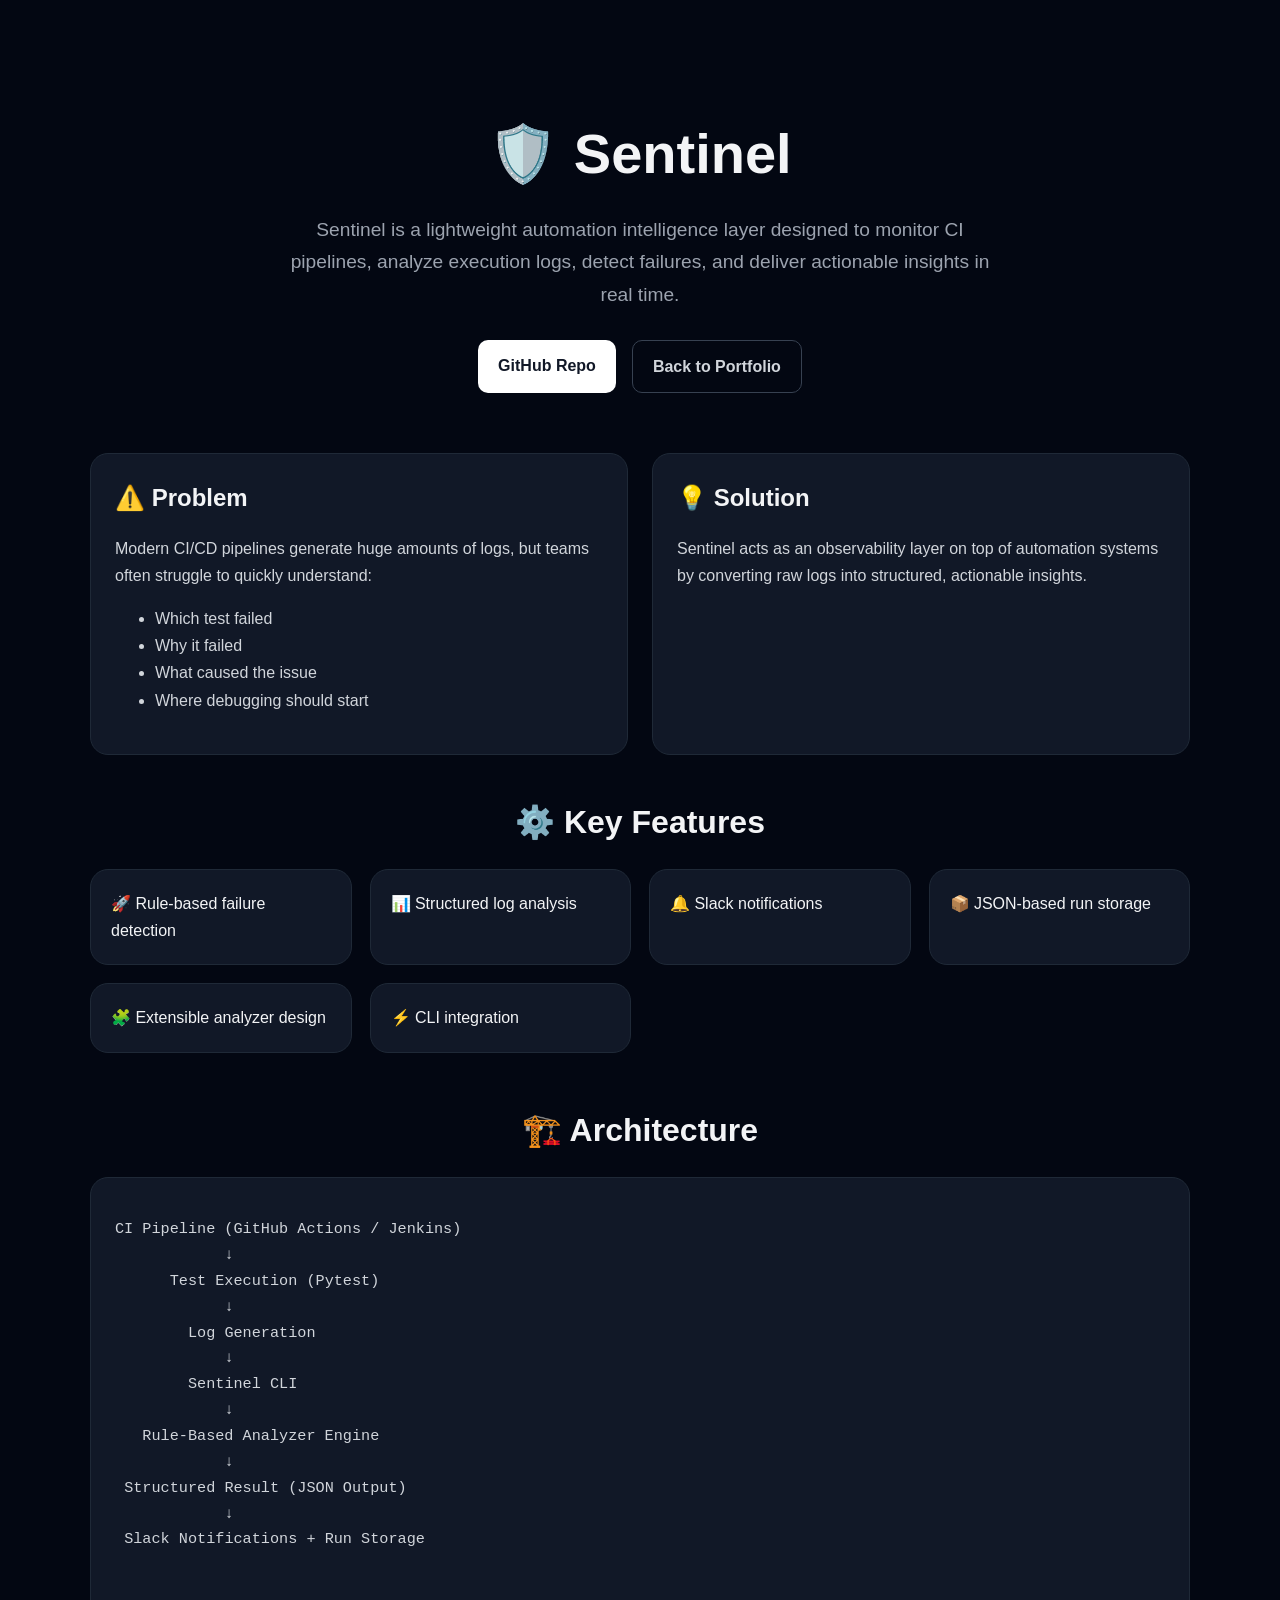
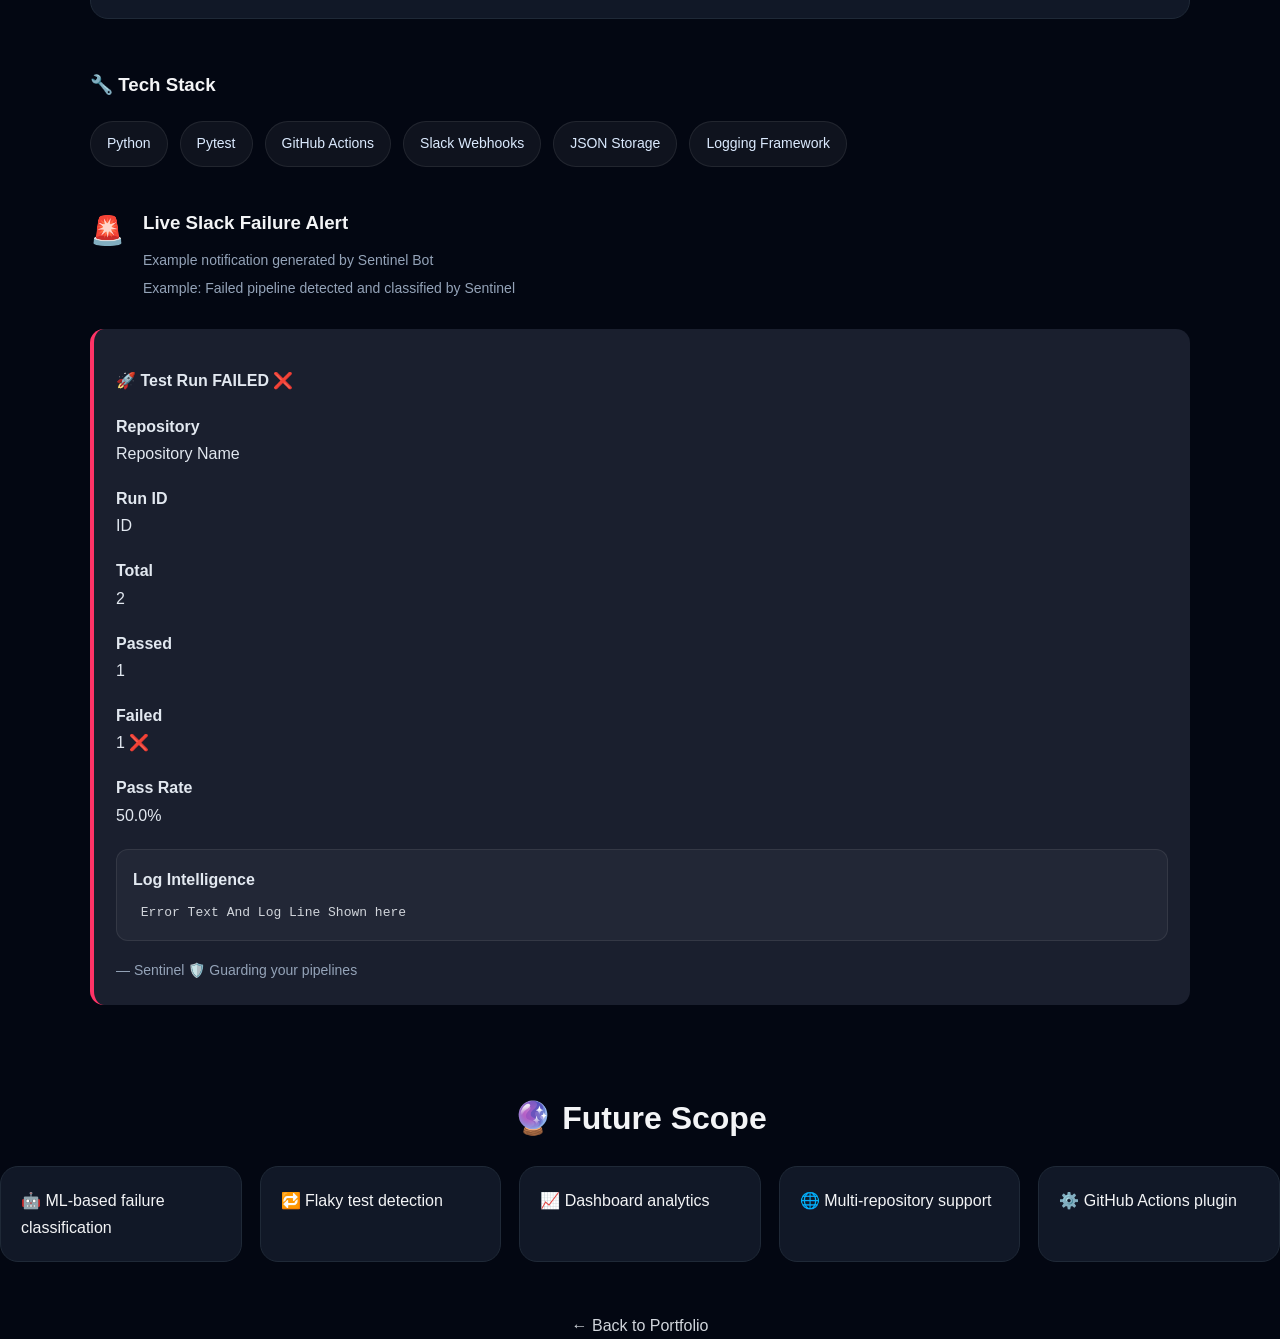
==== sentinel.html @ 49a3afd8 "Css update on Sentinel page" ====
<!DOCTYPE html>
<html lang="en">
<head>
  <meta charset="UTF-8" />
  <meta name="viewport" content="width=device-width, initial-scale=1.0" />
  <title>Sentinel | Prasad Helaskar</title>

  <style>
    body {
      margin: 0;
      padding: 0;
      background: #030712;
      color: #f3f4f6;
      font-family: Arial, sans-serif;
      line-height: 1.7;
    }

    .container {
      max-width: 1100px;
      margin: 0 auto;
      padding: 60px 24px;
    }

    .hero {
      text-align: center;
      margin-bottom: 60px;
    }

    .hero h1 {
      font-size: 3.5rem;
      margin-bottom: 12px;
    }

    .hero p {
      color: #9ca3af;
      font-size: 1.2rem;
      max-width: 700px;
      margin: 0 auto;
    }

    .hero-buttons {
      margin-top: 28px;
      display: flex;
      justify-content: center;
      gap: 16px;
      flex-wrap: wrap;
    }

    .hero-buttons a {
      text-decoration: none;
      padding: 12px 20px;
      border-radius: 10px;
      font-weight: 600;
      transition: 0.2s ease;
    }

    .primary-btn {
      background: white;
      color: #111827;
    }

    .secondary-btn {
      border: 1px solid #374151;
      color: #d1d5db;
      background: transparent;
    }

    .secondary-btn:hover {
      background: #111827;
    }

    .grid {
      display: grid;
      grid-template-columns: repeat(auto-fit, minmax(300px, 1fr));
      gap: 24px;
      margin-bottom: 40px;
    }

    .card {
      background: #111827;
      border: 1px solid #1f2937;
      border-radius: 18px;
      padding: 24px;
    }

    .card h2 {
      margin-top: 0;
      margin-bottom: 16px;
    }

    .card p,
    .card li {
      color: #d1d5db;
    }

    .feature-grid {
      display: grid;
      grid-template-columns: repeat(auto-fit, minmax(220px, 1fr));
      gap: 18px;
      margin-top: 20px;
      margin-bottom: 50px;
    }

    .feature-box {
      background: #111827;
      border: 1px solid #1f2937;
      border-radius: 18px;
      padding: 20px;
    }

    .section-title {
      font-size: 2rem;
      margin-bottom: 20px;
      text-align: center;
    }

    .architecture {
      background: #111827;
      border: 1px solid #1f2937;
      border-radius: 18px;
      padding: 24px;
      overflow-x: auto;
      margin-bottom: 50px;
    }

    pre {
      color: #d1d5db;
      white-space: pre-wrap;
      font-size: 0.95rem;
    }

    .footer-link {
      text-align: center;
      margin-top: 50px;
    }

    .footer-link a {
      color: #d1d5db;
      text-decoration: none;
    }
    .slack-preview-card {
  background: linear-gradient(180deg, #0f172a 0%, #111827 100%);
  border: 1px solid rgba(255, 255, 255, 0.08);
  border-radius: 22px;
  padding: 28px;
  margin-top: 28px;
}

.slack-preview-header {
  display: flex;
  align-items: center;
  gap: 14px;
  margin-bottom: 24px;
}

.slack-icon {
  font-size: 28px;
}

.slack-preview-header h4 {
  margin: 0;
  font-size: 24px;
  color: #f8fafc;
}

.slack-preview-header p {
  margin: 4px 0 0;
  color: #94a3b8;
  font-size: 14px;
}

.slack-message {
  background: #1a1f2e;
  border-left: 4px solid #ff3366;
  border-radius: 14px;
  padding: 22px;
  color: #e2e8f0;
  line-height: 1.7;
}

.slack-message p {
  margin-bottom: 18px;
}

.slack-log-box {
  background: rgba(255,255,255,0.04);
  border: 1px solid rgba(255,255,255,0.08);
  border-radius: 12px;
  padding: 16px;
  margin-top: 20px;
}

.slack-log-box pre {
  margin: 10px 0 0;
  white-space: pre-wrap;
  color: #d1d5db;
  font-size: 13px;
  line-height: 1.6;
}

.slack-footer {
  margin-top: 18px;
  color: #94a3b8;
  font-size: 14px;
}
.tech-stack-card {
  margin-top: 40px;
  margin-bottom: 40px;
}

.tech-tags {
  display: flex;
  flex-wrap: wrap;
  gap: 12px;
  margin-top: 20px;
}

.tech-tags span {
  background: rgba(255,255,255,0.05);
  border: 1px solid rgba(255,255,255,0.08);
  color: #dbeafe;
  padding: 10px 16px;
  border-radius: 999px;
  font-size: 14px;
}
.slack-preview-header {
  display: flex;
  align-items: flex-start;
  gap: 18px;
  margin-bottom: 24px;
}

.slack-preview-header > div {
  display: flex;
  flex-direction: column;
}

.slack-preview-header h3 {
  margin: 0 0 8px 0;
}

.slack-preview-header p {
  margin: 0;
  color: #94a3b8;
  font-size: 14px;
  line-height: 1.6;
}
.slack-preview-header {
  display: flex;
  align-items: flex-start;
  gap: 18px;
  margin-bottom: 24px;
}

.slack-header-content h3 {
  margin: 0 0 10px 0;
}

.slack-header-content p {
  margin: 0 0 6px 0;
  color: #94a3b8;
  line-height: 1.6;
}
  </style>
</head>
<body>
  <div class="container">
    <section class="hero">
      <h1>🛡️ Sentinel</h1>
      <p>
        Sentinel is a lightweight automation intelligence layer designed to monitor CI pipelines,
        analyze execution logs, detect failures, and deliver actionable insights in real time.
      </p>

      <div class="hero-buttons">
        <a href="https://github.com/prasadhelaskar/sentinel" target="_blank" class="primary-btn">
          GitHub Repo
        </a>

        <a href="./index.html" class="secondary-btn">
          Back to Portfolio
        </a>
      </div>
    </section>

    <section class="grid">
      <div class="card">
        <h2>⚠️ Problem</h2>
        <p>
          Modern CI/CD pipelines generate huge amounts of logs, but teams often struggle to quickly understand:
        </p>
        <ul>
          <li>Which test failed</li>
          <li>Why it failed</li>
          <li>What caused the issue</li>
          <li>Where debugging should start</li>
        </ul>
      </div>

      <div class="card">
        <h2>💡 Solution</h2>
        <p>
          Sentinel acts as an observability layer on top of automation systems by converting raw logs into structured,
          actionable insights.
        </p>
      </div>
    </section>

    <h2 class="section-title">⚙️ Key Features</h2>

    <section class="feature-grid">
      <div class="feature-box">🚀 Rule-based failure detection</div>
      <div class="feature-box">📊 Structured log analysis</div>
      <div class="feature-box">🔔 Slack notifications</div>
      <div class="feature-box">📦 JSON-based run storage</div>
      <div class="feature-box">🧩 Extensible analyzer design</div>
      <div class="feature-box">⚡ CLI integration</div>
    </section>

    <h2 class="section-title">🏗️ Architecture</h2>

    <section class="architecture">
      <pre>
CI Pipeline (GitHub Actions / Jenkins)
            ↓
      Test Execution (Pytest)
            ↓
        Log Generation
            ↓
        Sentinel CLI
            ↓
   Rule-Based Analyzer Engine
            ↓
 Structured Result (JSON Output)
            ↓
 Slack Notifications + Run Storage
      </pre>
    </section>

    <div class="info-card tech-stack-card">
      <h3>🔧 Tech Stack</h3>

      <div class="tech-tags">
        <span>Python</span>
        <span>Pytest</span>
        <span>GitHub Actions</span>
        <span>Slack Webhooks</span>
        <span>JSON Storage</span>
        <span>Logging Framework</span>
      </div>
    </div>

    <div class="slack-preview-header">
      <span class="slack-icon">🚨</span>

      <div class="slack-header-content">
        <h3>Live Slack Failure Alert</h3>
        <p>Example notification generated by Sentinel Bot</p>
        <p class="demo-note">
          Example: Failed pipeline detected and classified by Sentinel
        </p>
      </div>
    </div>
      <div class="slack-message">
        <p><strong>🚀 Test Run FAILED ❌</strong></p>
        <p><strong>Repository</strong><br>Repository Name</p>
        <p><strong>Run ID</strong><br>ID</p>
        <p><strong>Total</strong><br>2</p>
        <p><strong>Passed</strong><br>1</p>
        <p><strong>Failed</strong><br>1 ❌</p>
        <p><strong>Pass Rate</strong><br>50.0%</p>
        <div class="slack-log-box">
          <strong>Log Intelligence</strong>
          <pre> Error Text And Log Line Shown here </pre>
        </div>
        <div class="slack-footer">
          — Sentinel 🛡️ Guarding your pipelines
        </div>
      </div>
    </div>
    </div>
    </section>

    <h2 class="section-title">🔮 Future Scope</h2>

    <section class="feature-grid">
      <div class="feature-box">🤖 ML-based failure classification</div>
      <div class="feature-box">🔁 Flaky test detection</div>
      <div class="feature-box">📈 Dashboard analytics</div>
      <div class="feature-box">🌐 Multi-repository support</div>
      <div class="feature-box">⚙️ GitHub Actions plugin</div>
    </section>

    <div class="footer-link">
      <a href="./index.html">← Back to Portfolio</a>
    </div>
  </div>
</body>
</html>
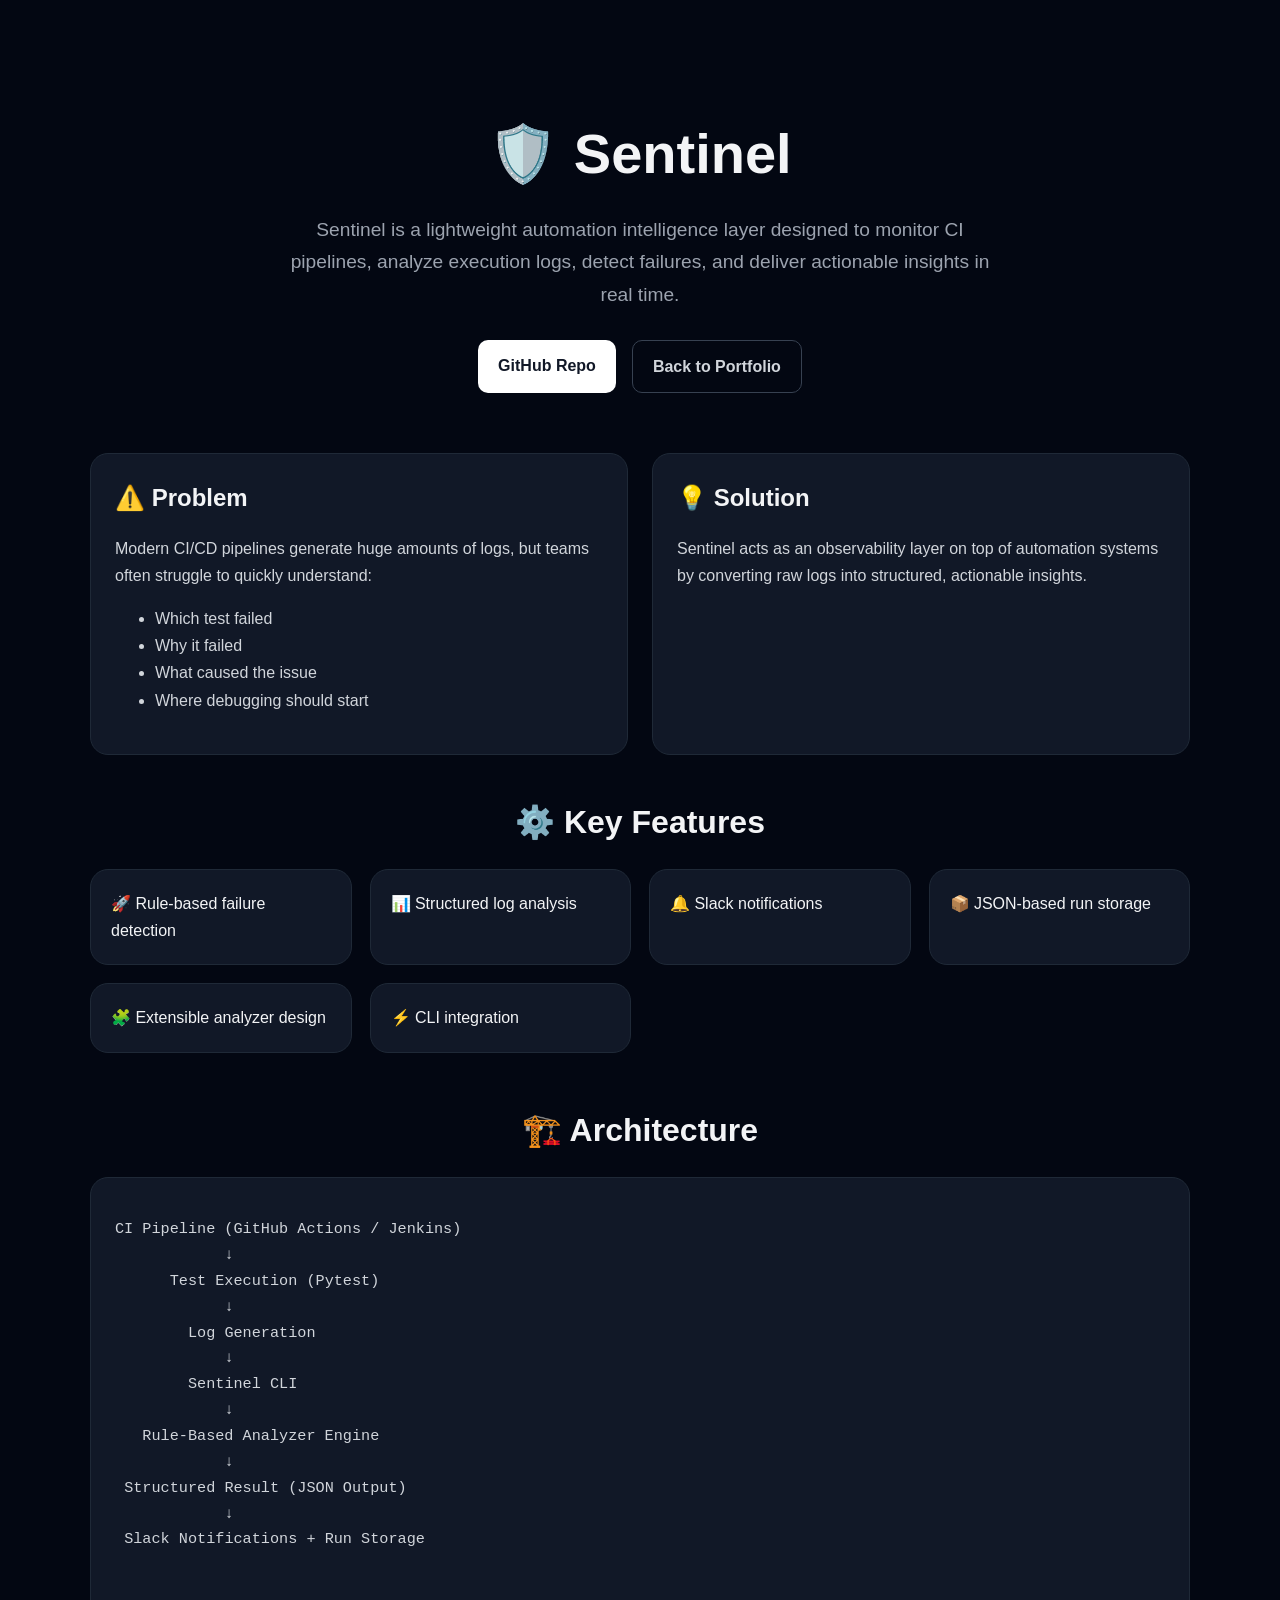
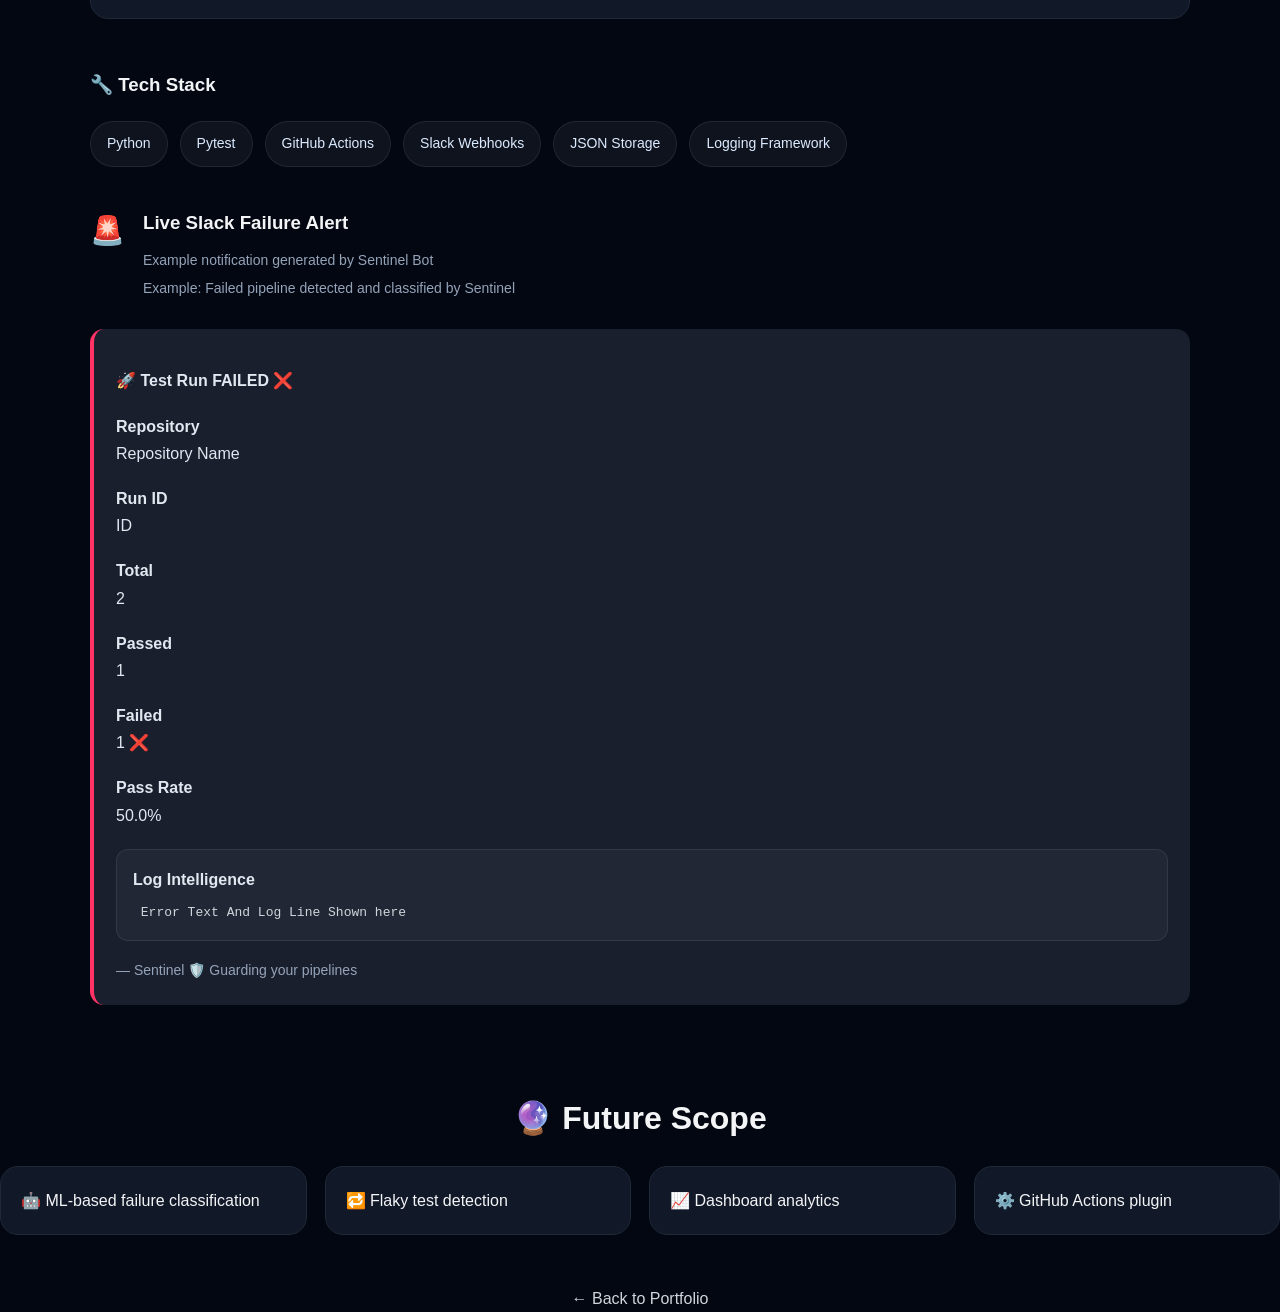
==== commit e1d684e6: "Remove multi-repository support feature box Removed 'Multi-repository support' feature box from the " ====
--- a/sentinel.html
+++ b/sentinel.html
@@ -387,7 +387,6 @@
       <div class="feature-box">🤖 ML-based failure classification</div>
       <div class="feature-box">🔁 Flaky test detection</div>
       <div class="feature-box">📈 Dashboard analytics</div>
-      <div class="feature-box">🌐 Multi-repository support</div>
       <div class="feature-box">⚙️ GitHub Actions plugin</div>
     </section>
 
@@ -396,4 +395,4 @@
     </div>
   </div>
 </body>
-</html>+</html>
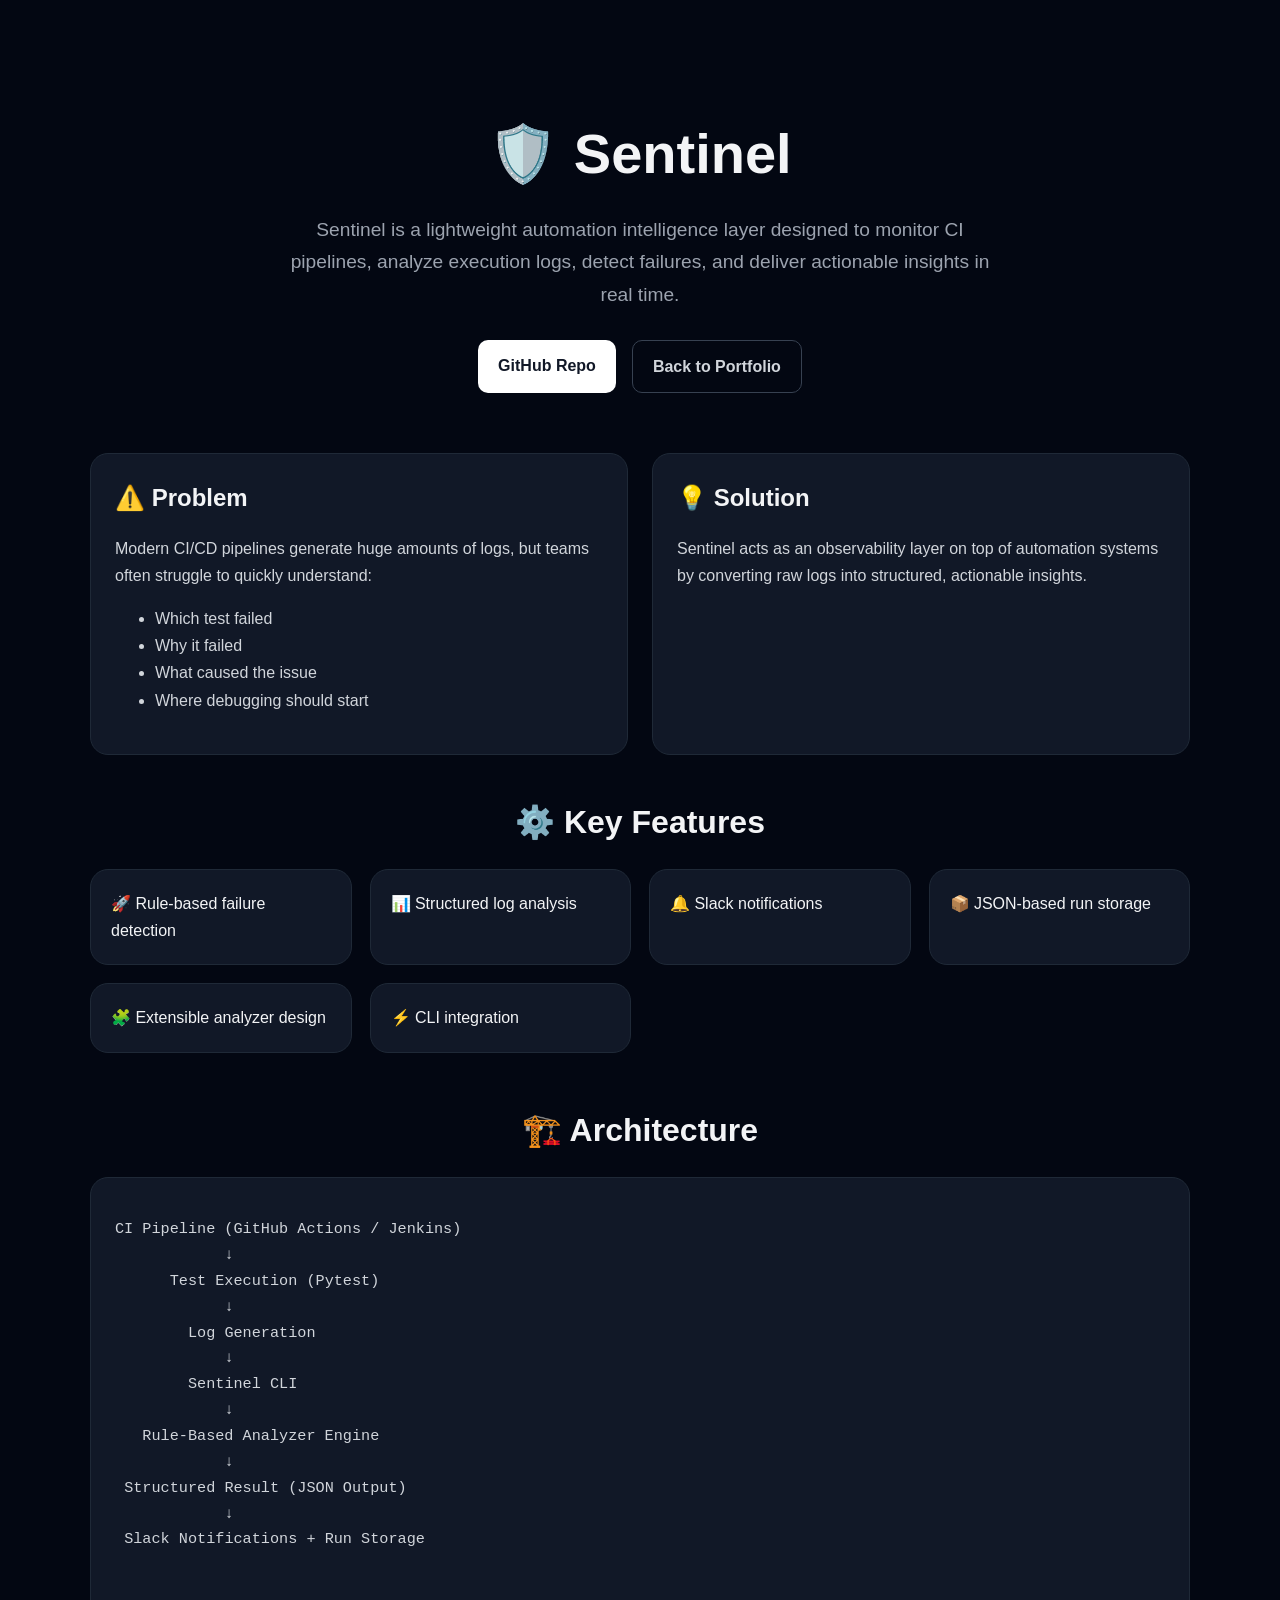
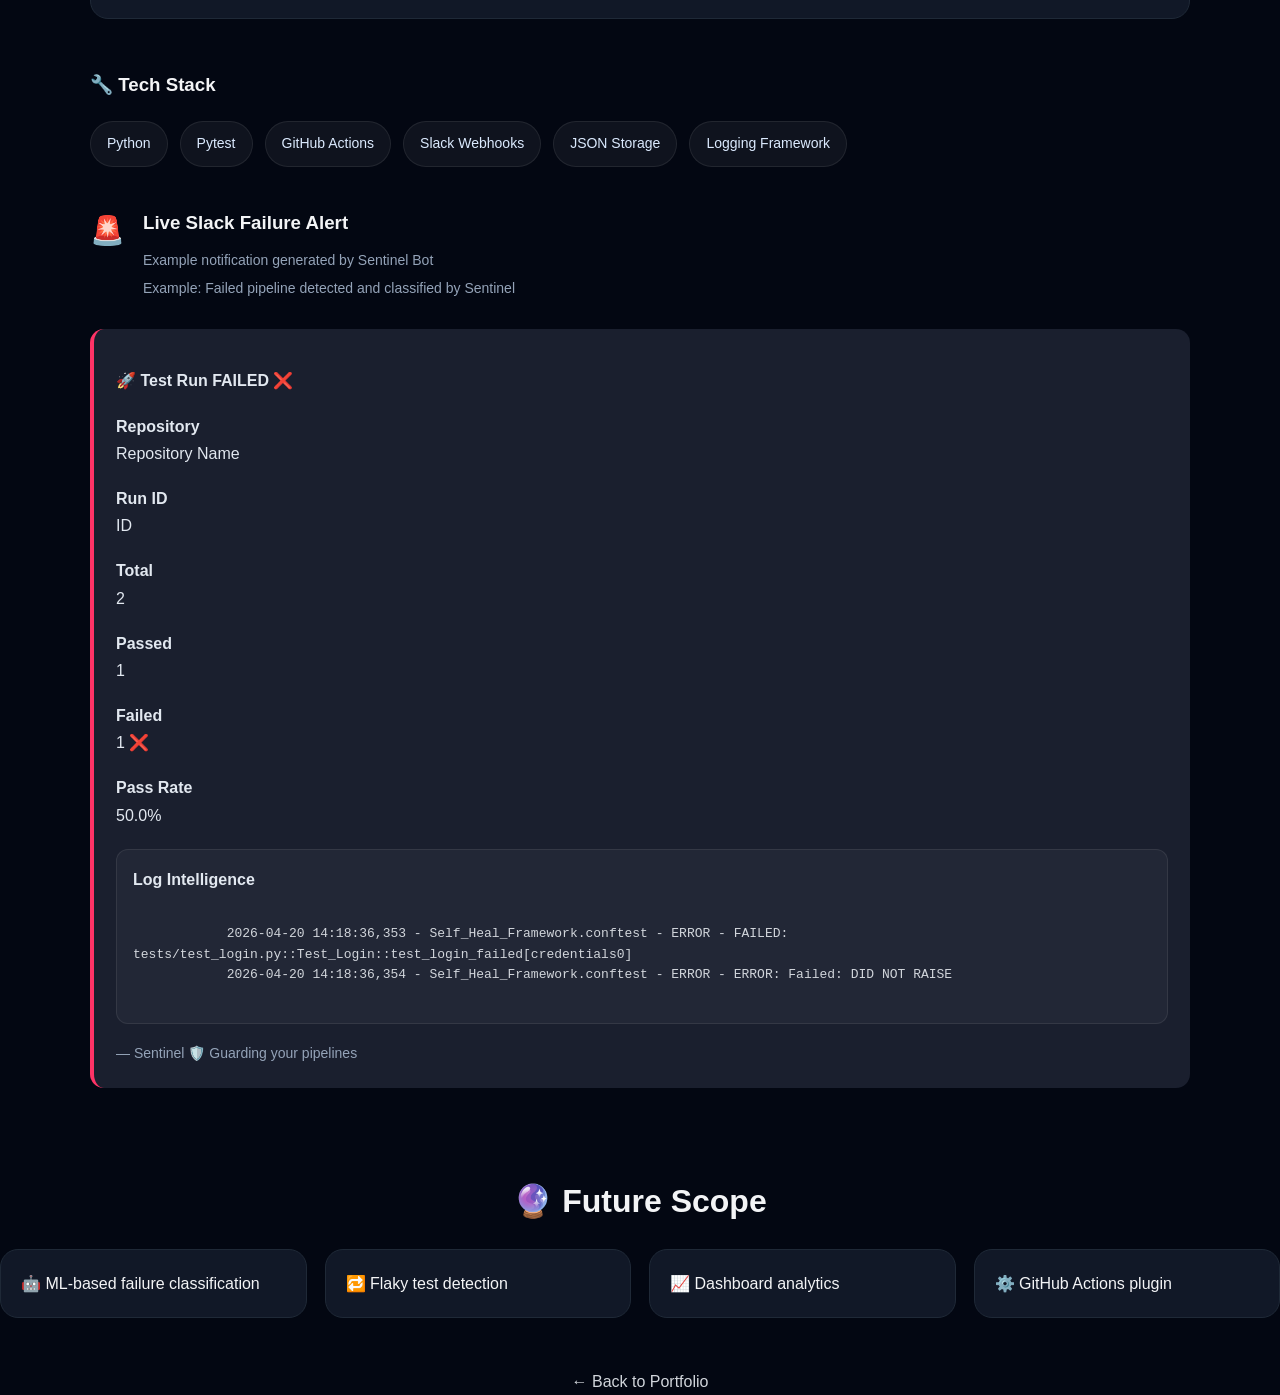
==== commit 547d068e: "Add error log details to sentinel.html" ====
--- a/sentinel.html
+++ b/sentinel.html
@@ -371,7 +371,10 @@
         <p><strong>Pass Rate</strong><br>50.0%</p>
         <div class="slack-log-box">
           <strong>Log Intelligence</strong>
-          <pre> Error Text And Log Line Shown here </pre>
+          <pre>  
+            2026-04-20 14:18:36,353 - Self_Heal_Framework.conftest - ERROR - FAILED: tests/test_login.py::Test_Login::test_login_failed[credentials0]
+            2026-04-20 14:18:36,354 - Self_Heal_Framework.conftest - ERROR - ERROR: Failed: DID NOT RAISE <class 'utils.custom_exception.InvalidUserException'>
+          </pre>
         </div>
         <div class="slack-footer">
           — Sentinel 🛡️ Guarding your pipelines
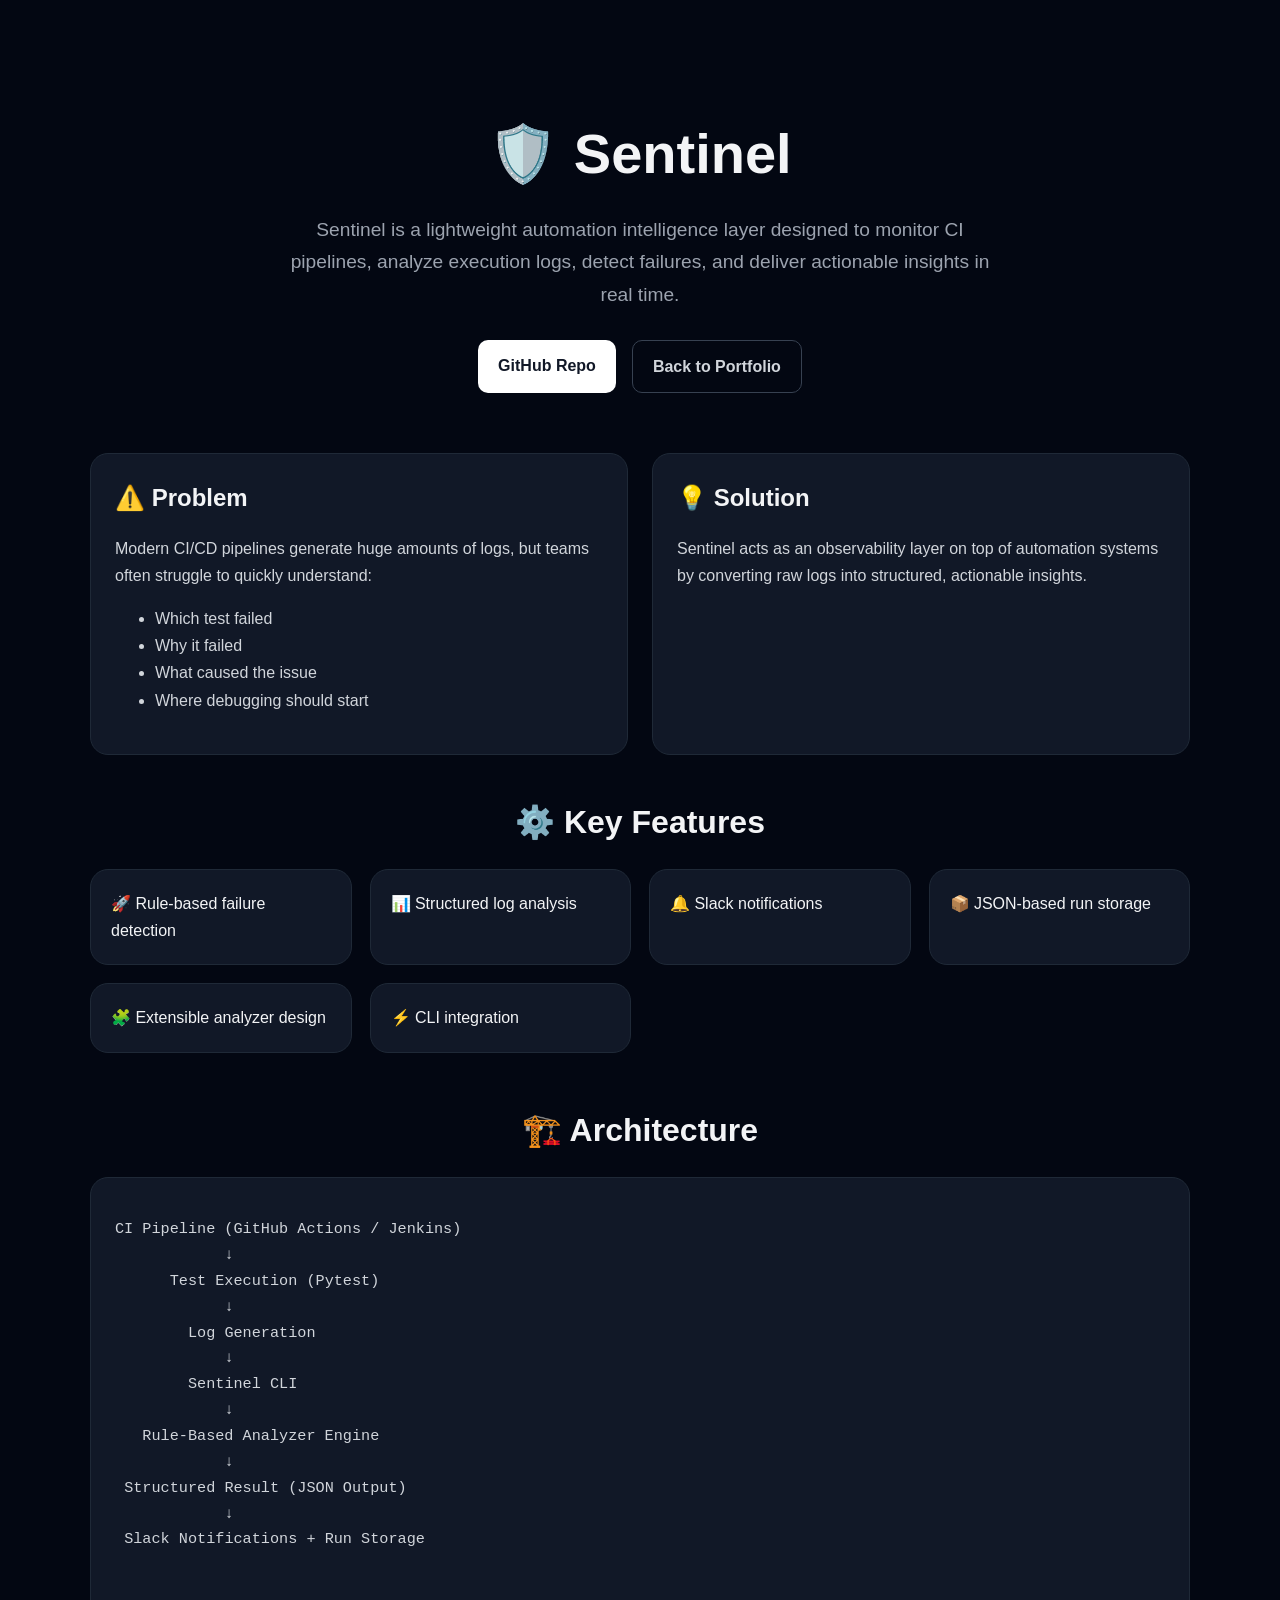
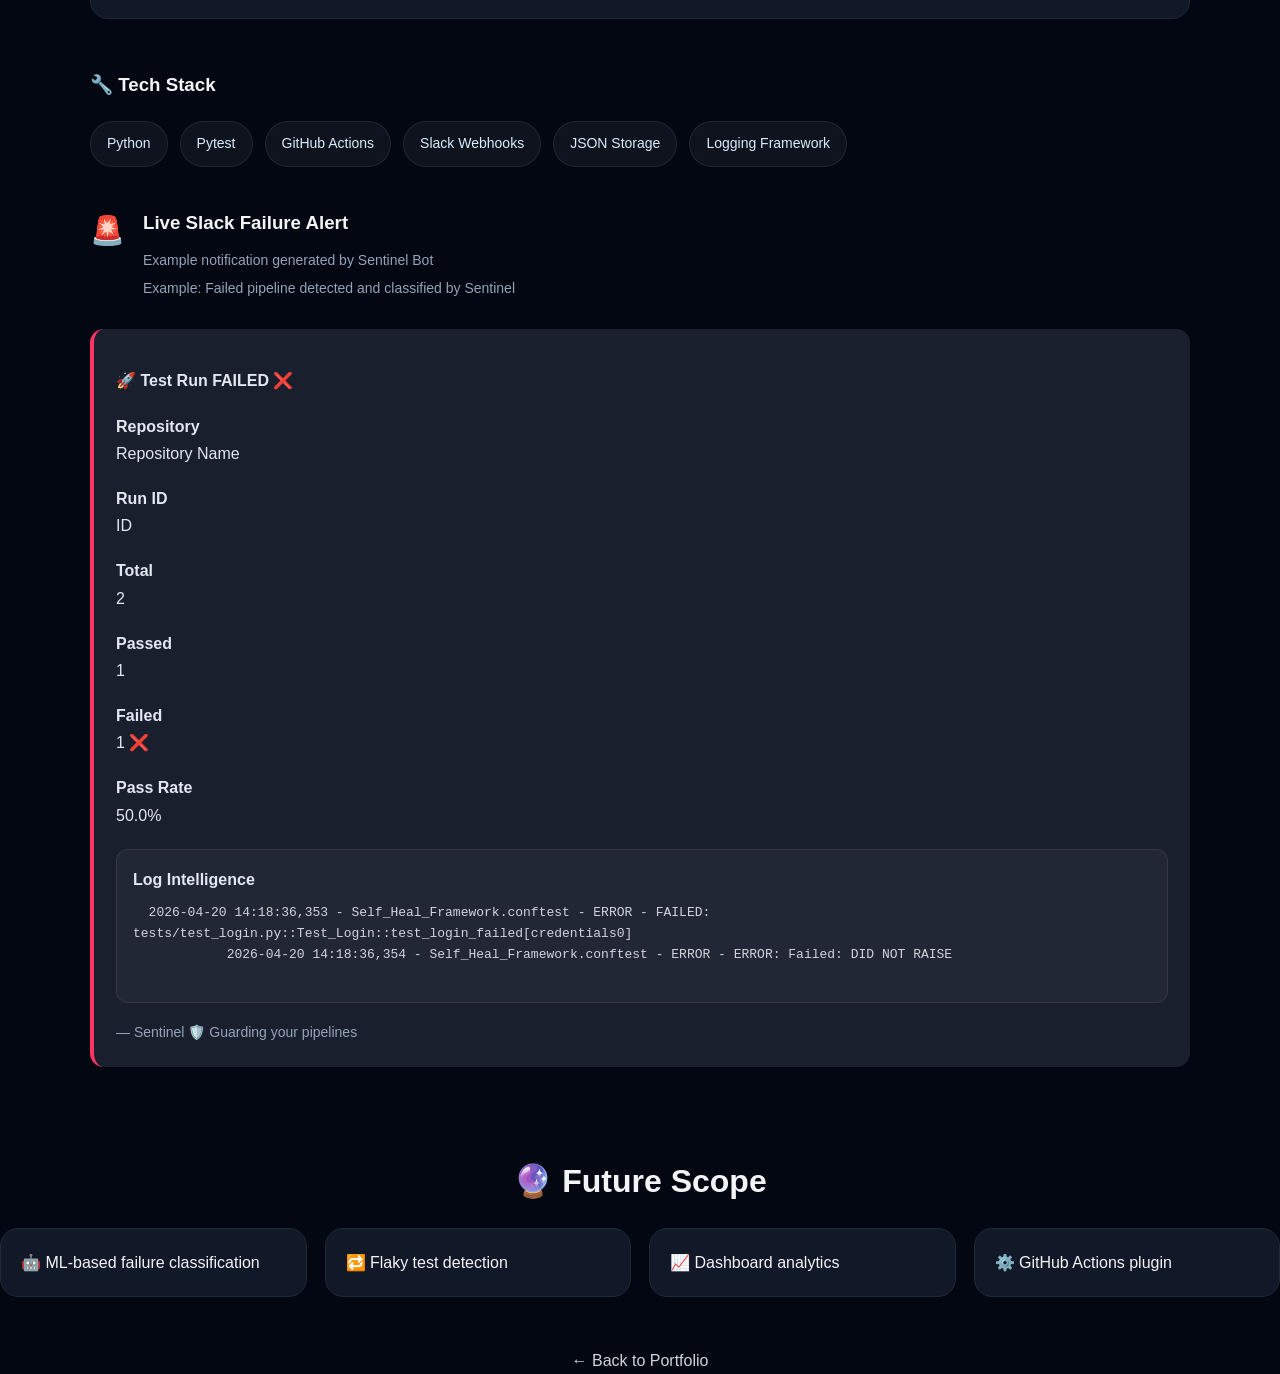
==== commit 438144d4: "Fix formatting of error log in sentinel.html" ====
--- a/sentinel.html
+++ b/sentinel.html
@@ -371,8 +371,7 @@
         <p><strong>Pass Rate</strong><br>50.0%</p>
         <div class="slack-log-box">
           <strong>Log Intelligence</strong>
-          <pre>  
-            2026-04-20 14:18:36,353 - Self_Heal_Framework.conftest - ERROR - FAILED: tests/test_login.py::Test_Login::test_login_failed[credentials0]
+          <pre>  2026-04-20 14:18:36,353 - Self_Heal_Framework.conftest - ERROR - FAILED: tests/test_login.py::Test_Login::test_login_failed[credentials0]
             2026-04-20 14:18:36,354 - Self_Heal_Framework.conftest - ERROR - ERROR: Failed: DID NOT RAISE <class 'utils.custom_exception.InvalidUserException'>
           </pre>
         </div>
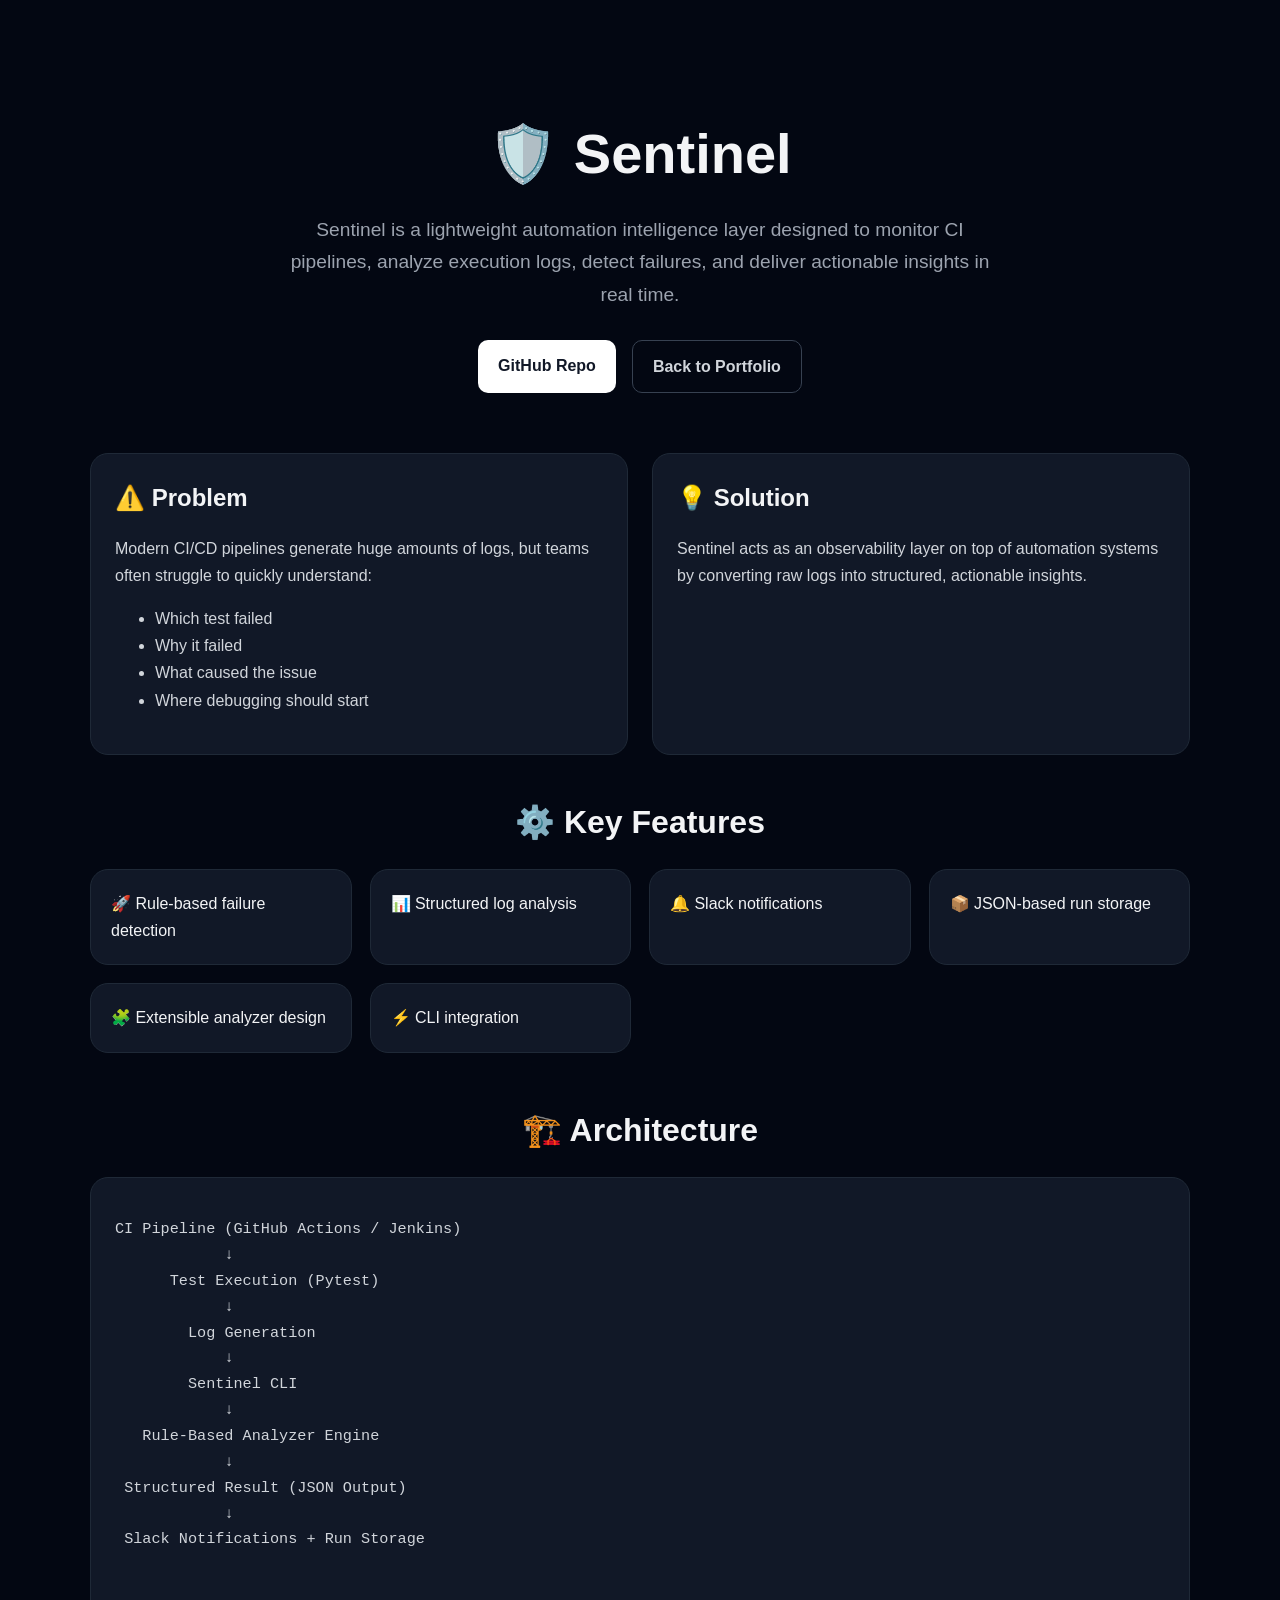
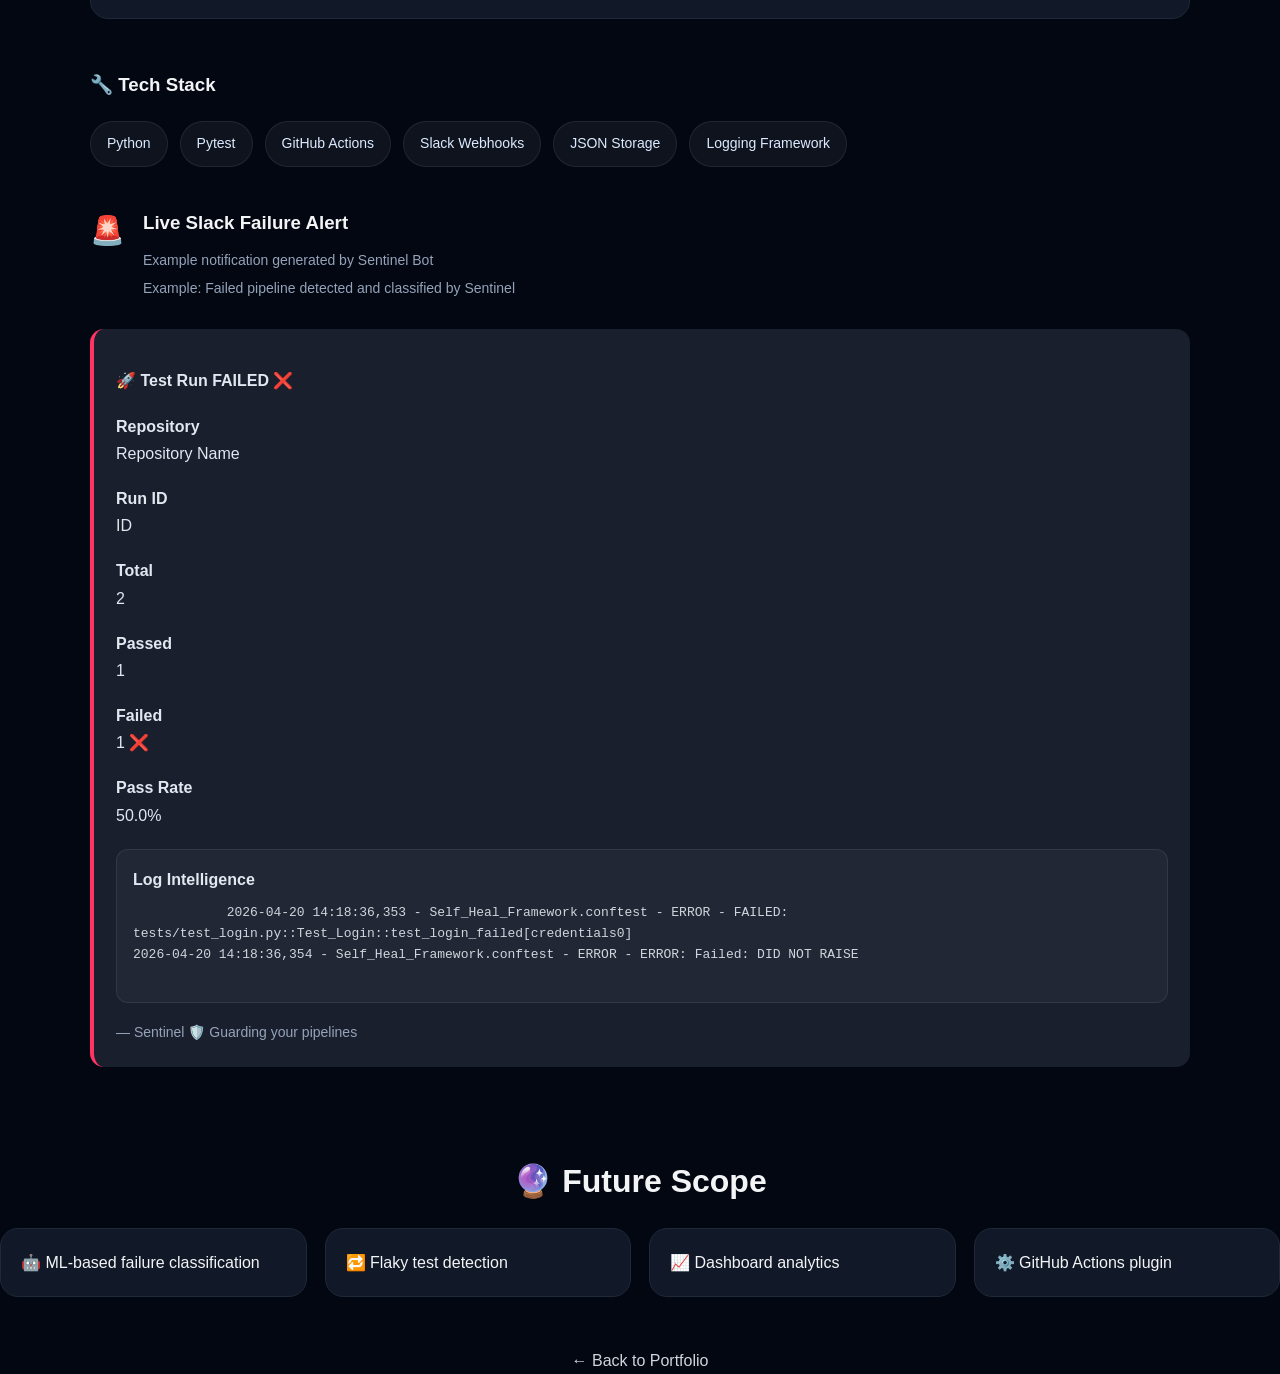
==== commit 38d166b5: "updated slack message on Sentinel page" ====
--- a/sentinel.html
+++ b/sentinel.html
@@ -371,8 +371,9 @@
         <p><strong>Pass Rate</strong><br>50.0%</p>
         <div class="slack-log-box">
           <strong>Log Intelligence</strong>
-          <pre>  2026-04-20 14:18:36,353 - Self_Heal_Framework.conftest - ERROR - FAILED: tests/test_login.py::Test_Login::test_login_failed[credentials0]
-            2026-04-20 14:18:36,354 - Self_Heal_Framework.conftest - ERROR - ERROR: Failed: DID NOT RAISE <class 'utils.custom_exception.InvalidUserException'>
+          <pre>
+            2026-04-20 14:18:36,353 - Self_Heal_Framework.conftest - ERROR - FAILED: tests/test_login.py::Test_Login::test_login_failed[credentials0]
+2026-04-20 14:18:36,354 - Self_Heal_Framework.conftest - ERROR - ERROR: Failed: DID NOT RAISE <class 'utils.custom_exception.InvalidUserException'>
           </pre>
         </div>
         <div class="slack-footer">
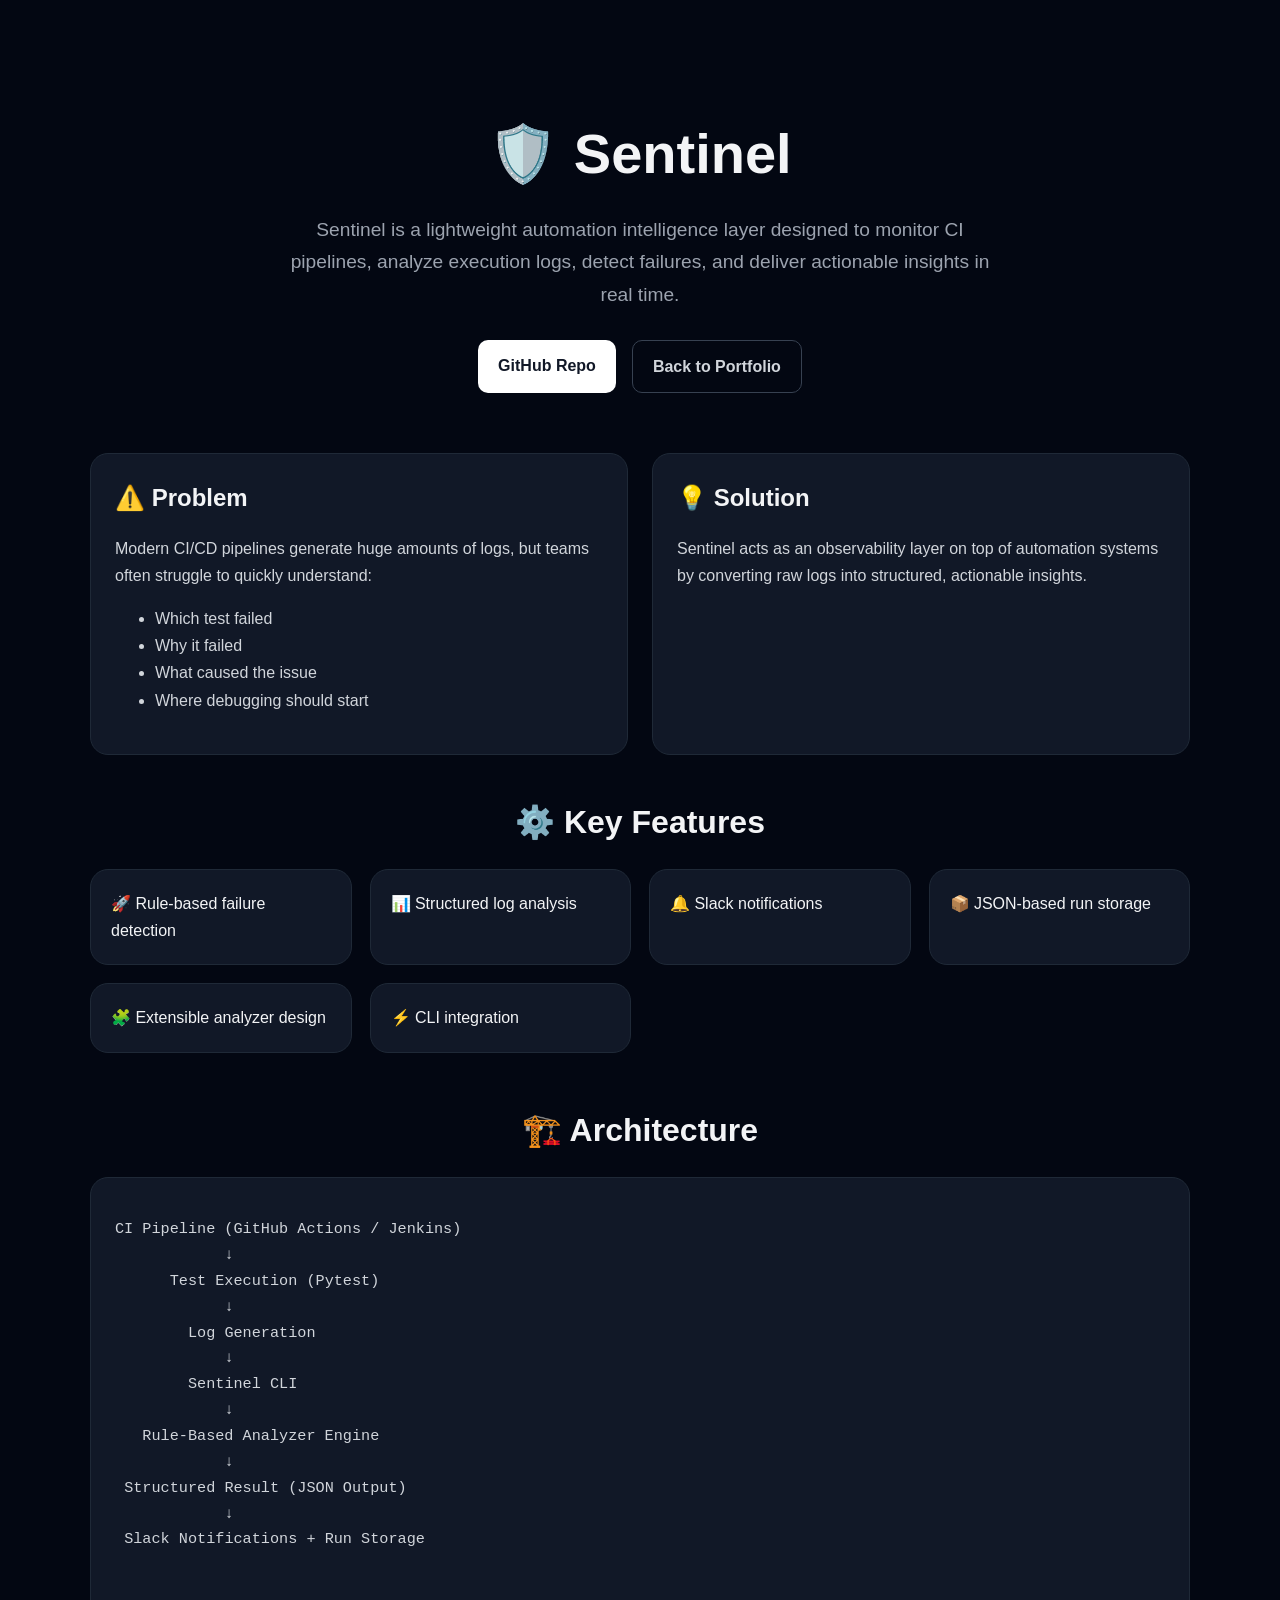
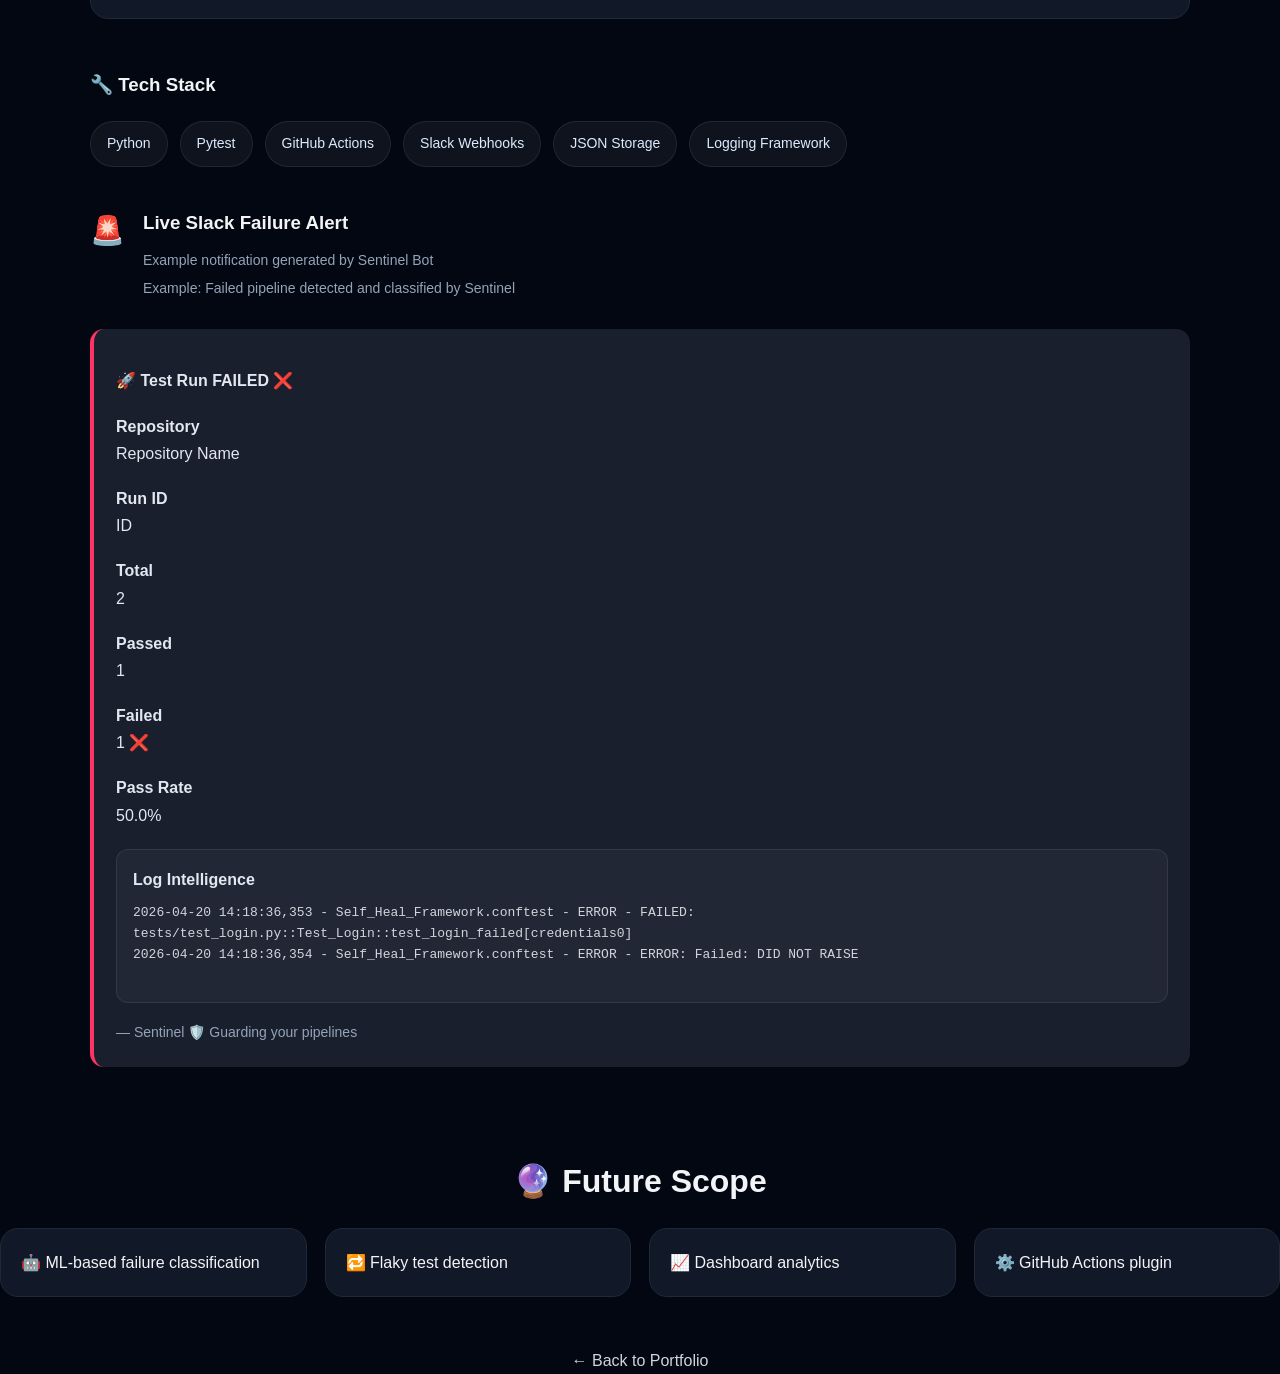
==== commit d49ab96b: "updated the pre tag" ====
--- a/sentinel.html
+++ b/sentinel.html
@@ -372,7 +372,7 @@
         <div class="slack-log-box">
           <strong>Log Intelligence</strong>
           <pre>
-            2026-04-20 14:18:36,353 - Self_Heal_Framework.conftest - ERROR - FAILED: tests/test_login.py::Test_Login::test_login_failed[credentials0]
+2026-04-20 14:18:36,353 - Self_Heal_Framework.conftest - ERROR - FAILED: tests/test_login.py::Test_Login::test_login_failed[credentials0]
 2026-04-20 14:18:36,354 - Self_Heal_Framework.conftest - ERROR - ERROR: Failed: DID NOT RAISE <class 'utils.custom_exception.InvalidUserException'>
           </pre>
         </div>
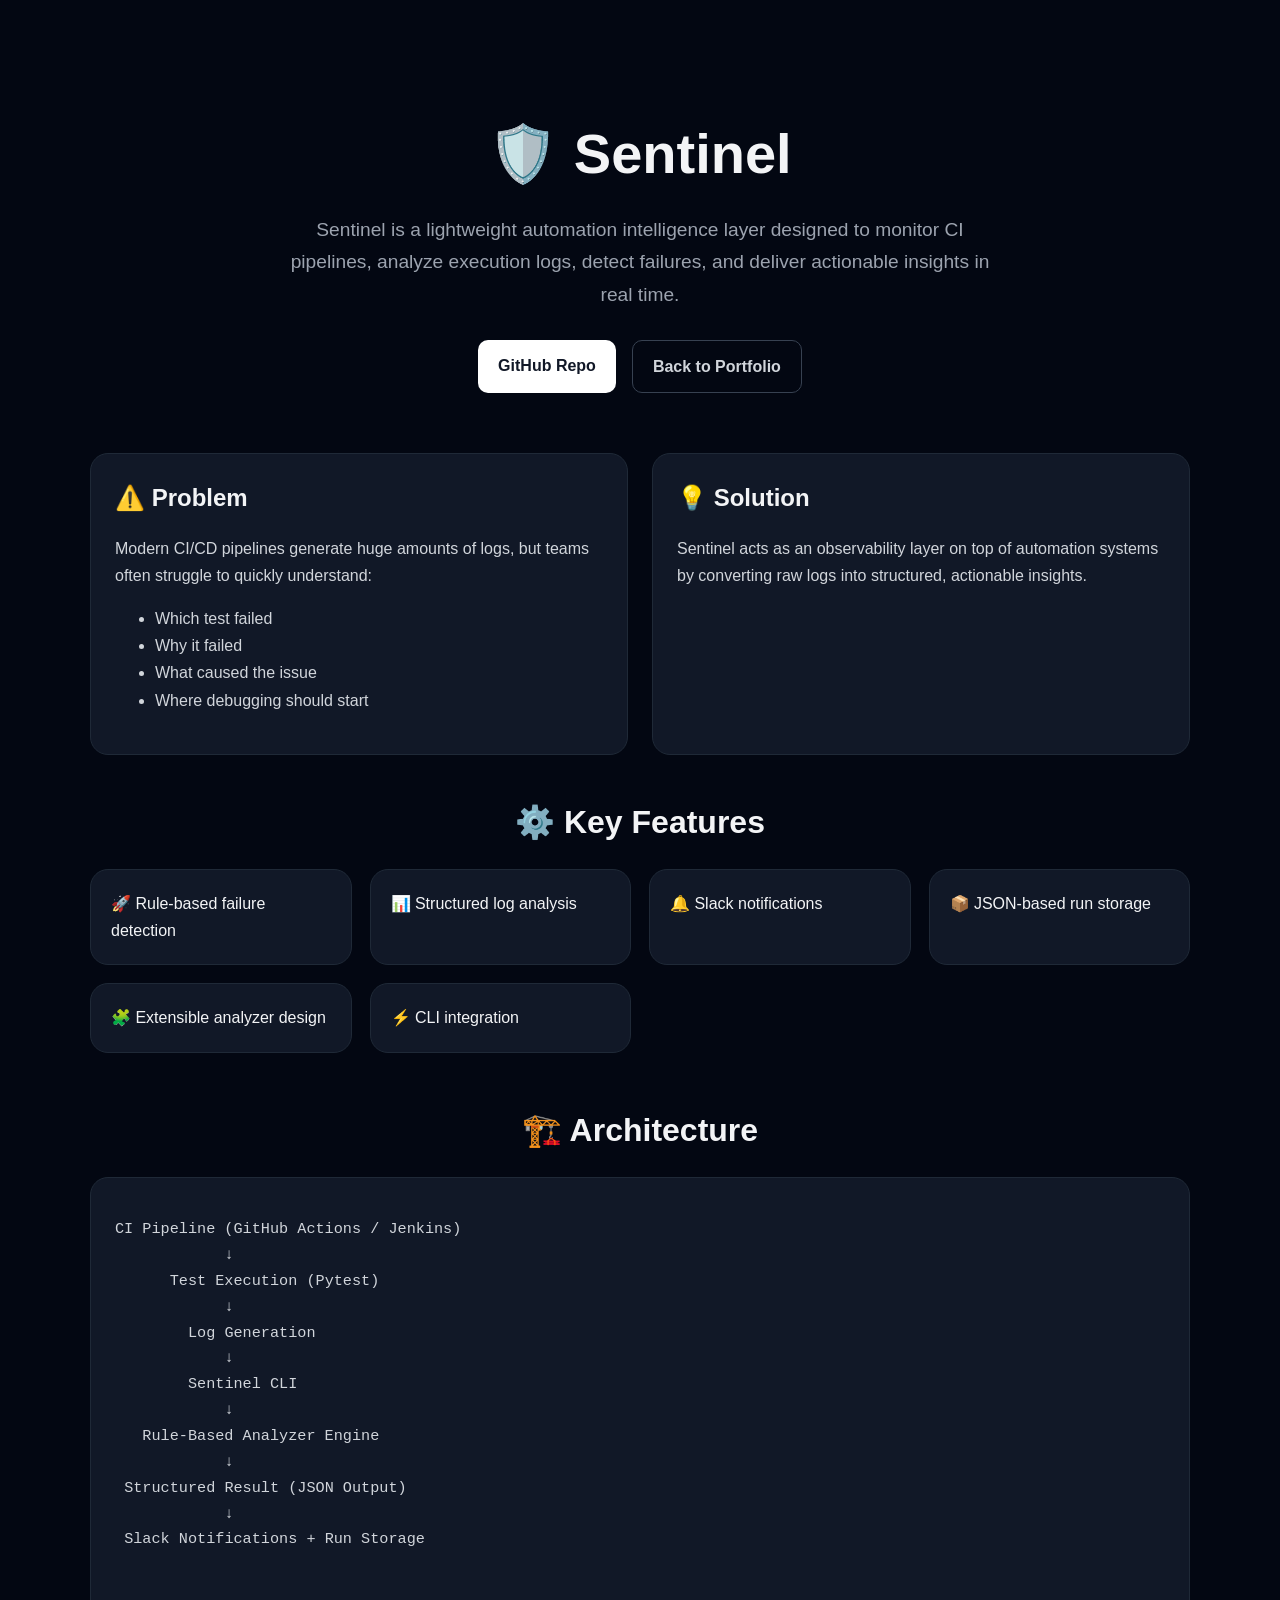
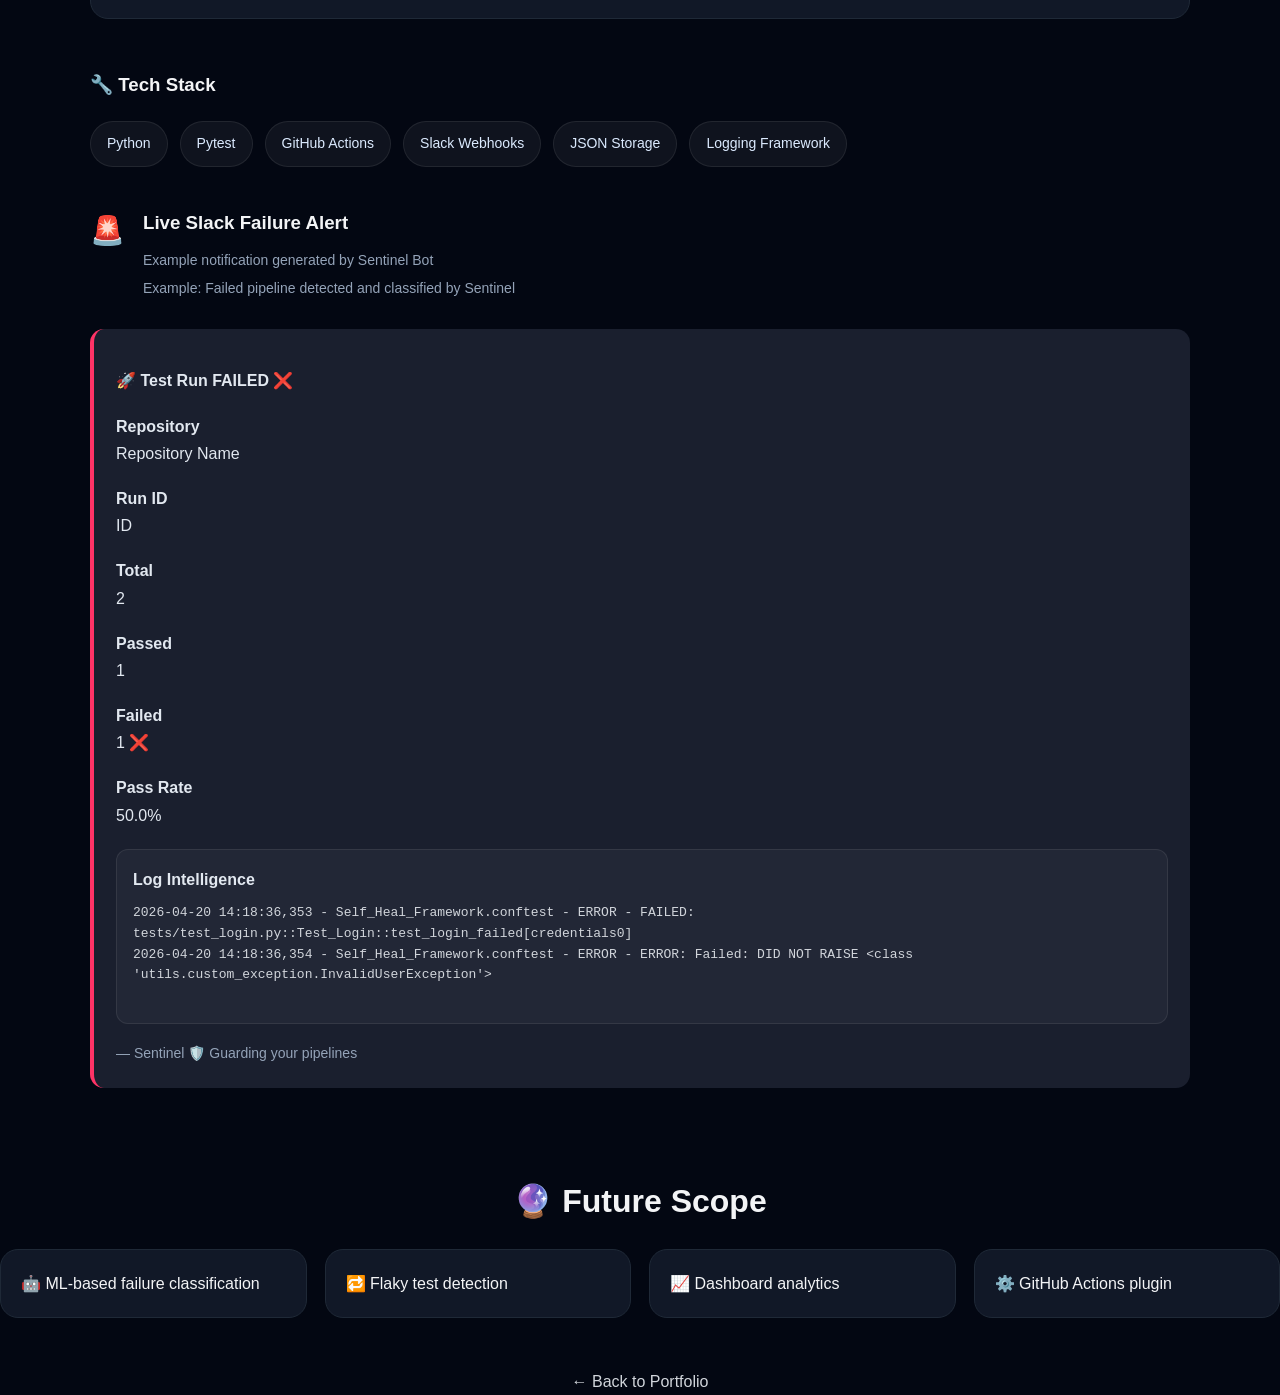
==== commit ae078afe: "populating the reson for the failed marking" ====
--- a/sentinel.html
+++ b/sentinel.html
@@ -373,7 +373,7 @@
           <strong>Log Intelligence</strong>
           <pre>
 2026-04-20 14:18:36,353 - Self_Heal_Framework.conftest - ERROR - FAILED: tests/test_login.py::Test_Login::test_login_failed[credentials0]
-2026-04-20 14:18:36,354 - Self_Heal_Framework.conftest - ERROR - ERROR: Failed: DID NOT RAISE <class 'utils.custom_exception.InvalidUserException'>
+2026-04-20 14:18:36,354 - Self_Heal_Framework.conftest - ERROR - ERROR: Failed: DID NOT RAISE &lt;class 'utils.custom_exception.InvalidUserException'&gt;
           </pre>
         </div>
         <div class="slack-footer">
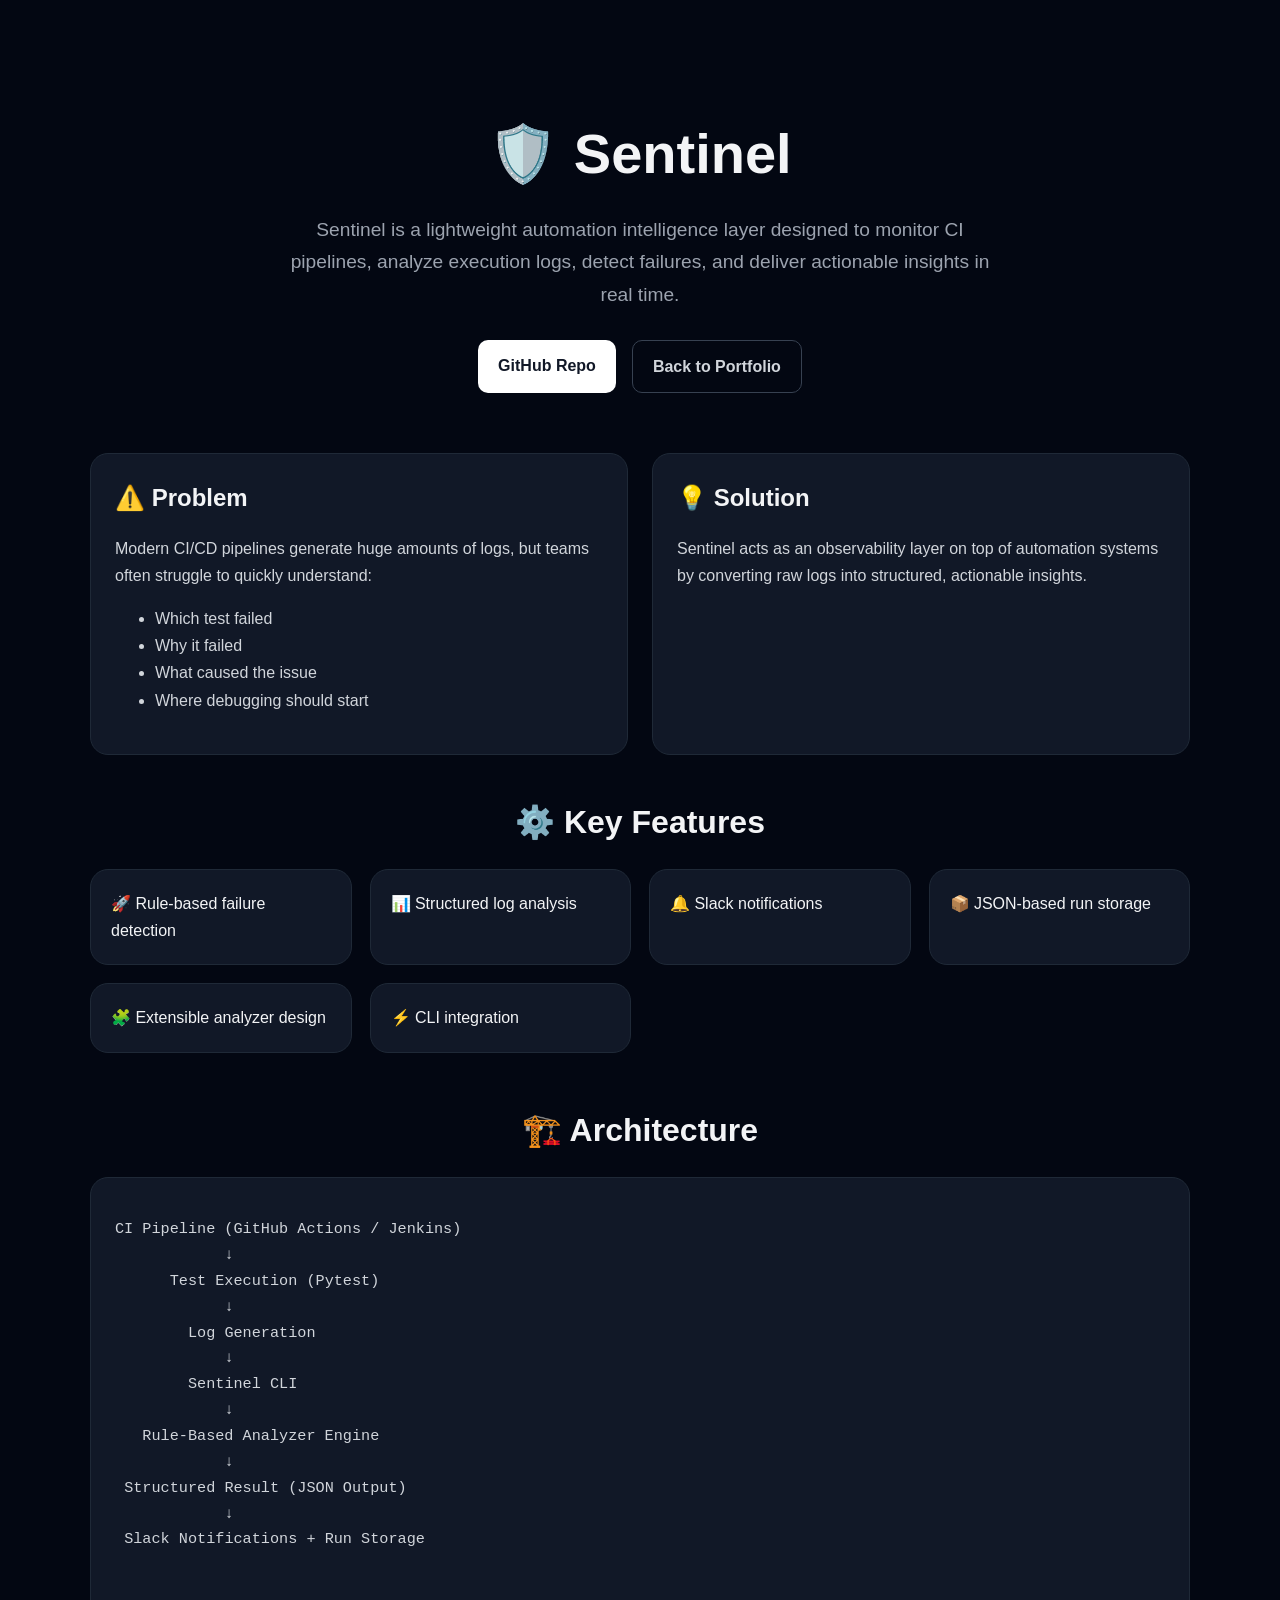
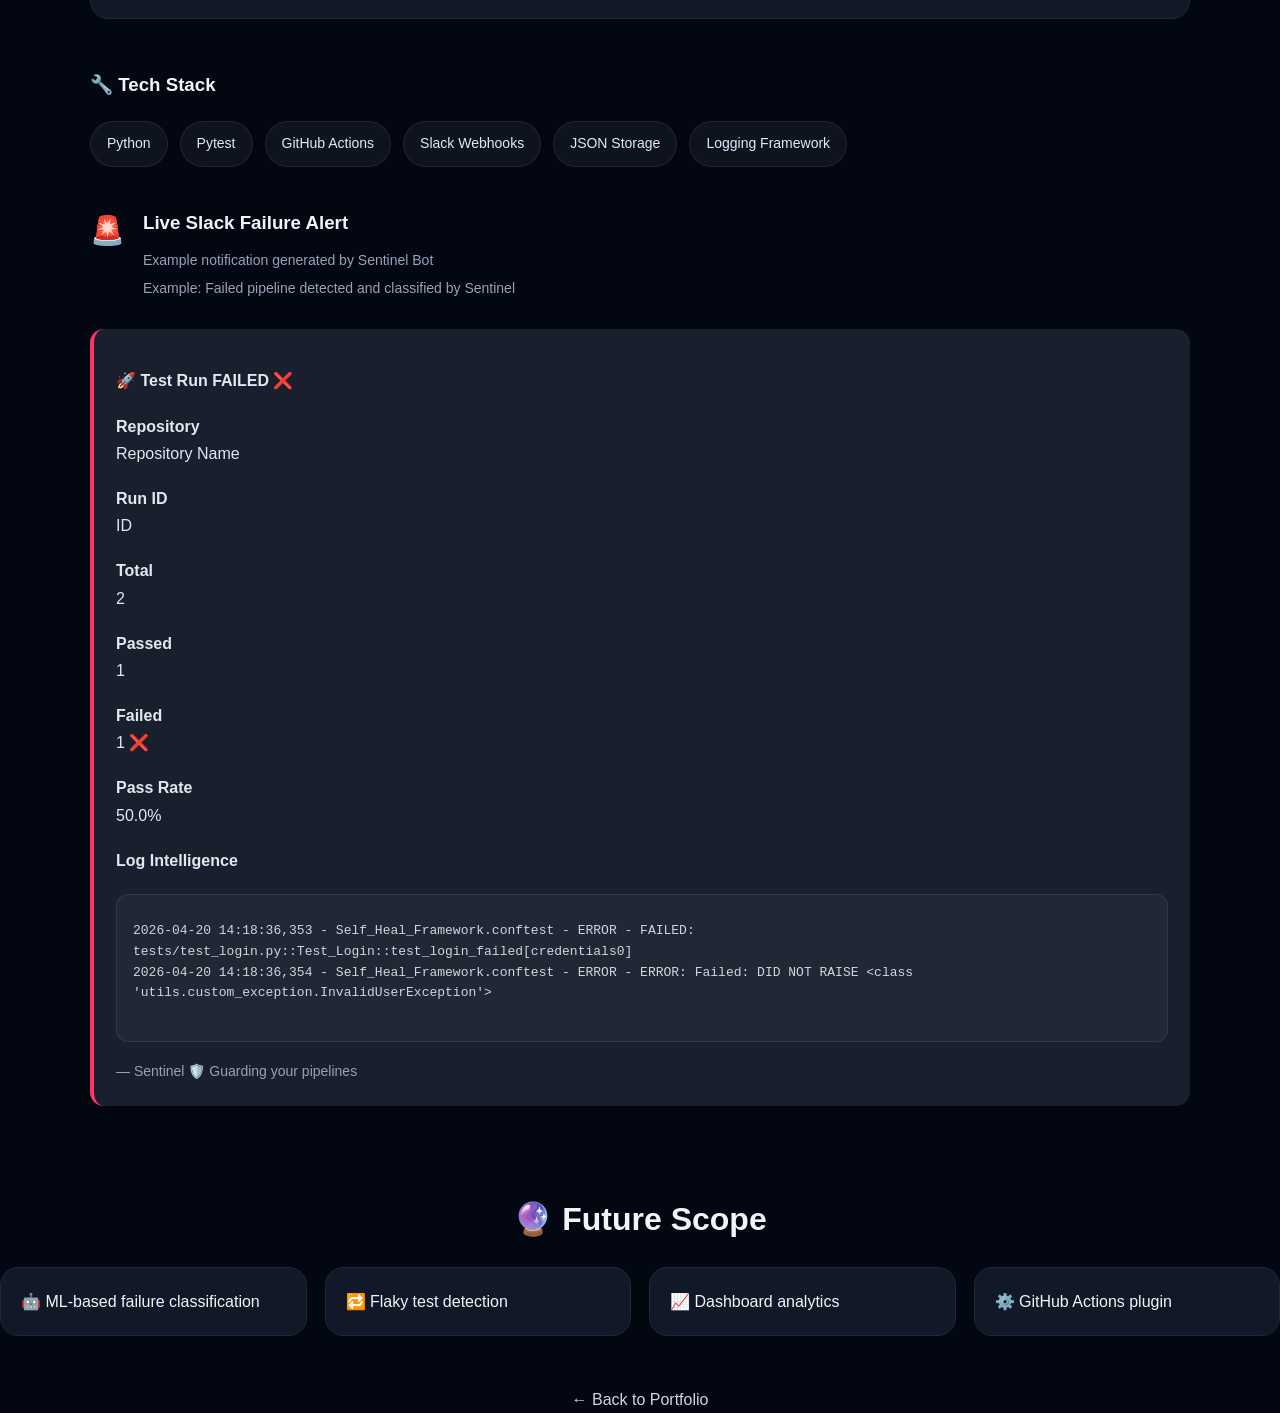
==== commit 3bc5f9dc: "design changes" ====
--- a/sentinel.html
+++ b/sentinel.html
@@ -369,8 +369,8 @@
         <p><strong>Passed</strong><br>1</p>
         <p><strong>Failed</strong><br>1 ❌</p>
         <p><strong>Pass Rate</strong><br>50.0%</p>
+        <p><strong>Log Intelligence</strong><br></p>
         <div class="slack-log-box">
-          <strong>Log Intelligence</strong>
           <pre>
 2026-04-20 14:18:36,353 - Self_Heal_Framework.conftest - ERROR - FAILED: tests/test_login.py::Test_Login::test_login_failed[credentials0]
 2026-04-20 14:18:36,354 - Self_Heal_Framework.conftest - ERROR - ERROR: Failed: DID NOT RAISE &lt;class 'utils.custom_exception.InvalidUserException'&gt;
